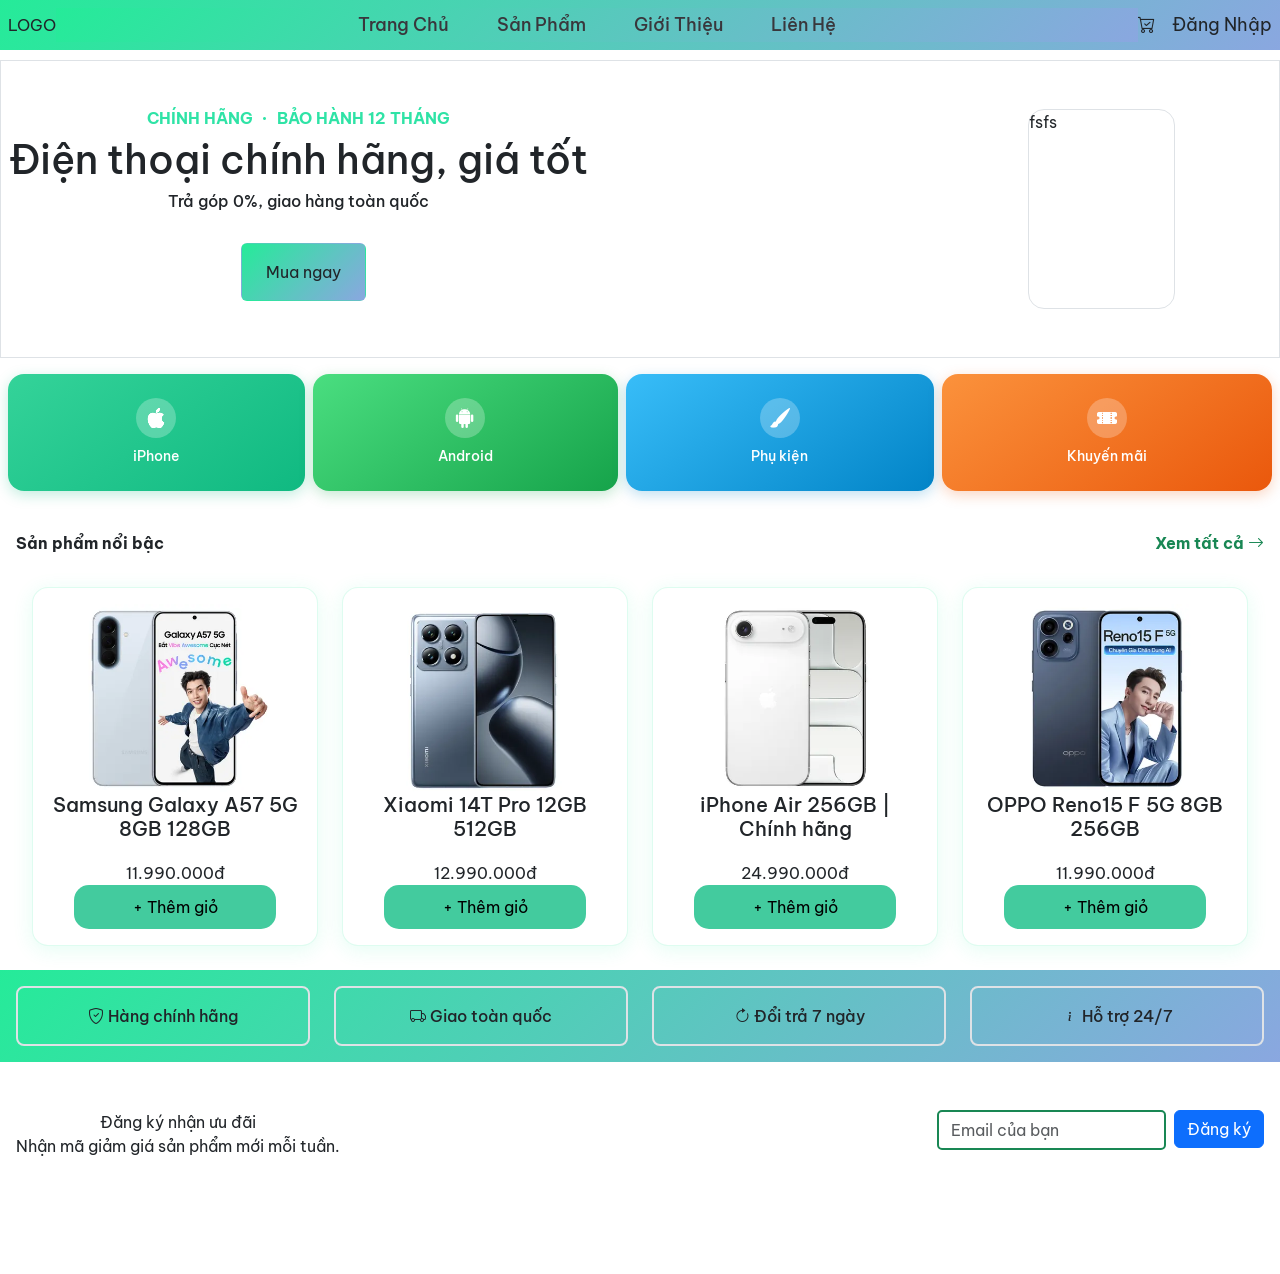
==== index.html @ 0a72e4e0 "feat:filter product" ====
<!DOCTYPE html>
<html lang="en">
<head>
    <meta charset="UTF-8">
    <meta name="viewport" content="width=device-width, initial-scale=1.0">
    <title>Trang Chủ</title>
    <!-- bootstrap -->
    <link rel="stylesheet" href="../lib/bootstrap-5.3.8-dist/css/bootstrap.min.css">
    <!-- root css -->
     <link rel="stylesheet" href="../public/css/root.css">
     <!-- home css -->
      <link rel="stylesheet" href="./src/TrangChu/trangchu.css">
     <!-- icon -->
      <link rel="stylesheet" href="../lib/bootstrap-icons-1.13.1/bootstrap-icons.min.css">
      <!-- js -->
       <script src="./lib/bootstrap-5.3.8-dist/js/bootstrap.min.js"></script>
</head>
<body class="bg-white">
   <div class="wrapper">
     <header id="header" class="d-flex justify-content-between align-items-center bg-primary-app px-2 py-2"></header>
    <main id="main" class="">
      <!-- Banner -->
      <div id="banner" class="py-5 px-2 borde border d-md-flex gap-5 justify-content-center justify-content-lg-between align-items-stretch">
        <div class="banner_left position-relative">
          <h6 class="text-center text-primary-app ex-bold">
          <span>CHÍNH HÃNG</span> 
          <span><i class="bi bi-dot"></i></span> 
          <span>BẢO HÀNH 12 THÁNG</span> 
          </h6>
          <h1 class="text-center">Điện thoại chính hãng, giá tốt</h1>
          <h6 class="text-center">Trả góp 0%, giao hàng toàn quốc</h6>
          <button class="btn bg-primary-app ms-40 mt-4 px-4 py-3"  tabindex="-1" class=" text-success ex-bold" onclick="{console.log(window.location.pathname = '/src/SanPham/sanpham.html')}" >Mua ngay</button>
        </div>
        <div class="banner-right  d-none  me-5 flex-grow-1 h-100 bottom-0 d-lg-flex justify-content-end ">
          <div class="contain_img border w-25   me-5 h-500 rounded-4 ">
            fsfs
          </div>
        </div>
      </div>

      <!-- Category -->
    <div id="category" class="py-2 my-2 d-flex px-2 gap-2">
  <div class="category_item flex-fill px-2 py-3 px-md-3 py-md-4 d-flex gap-2 flex-column justify-content-center align-items-center rounded-4 category-card card-iphone">
    <div class="category_icon d-flex justify-content-center align-items-center rounded-circle">
      <i class="bi bi-apple fs-5"></i>
    </div>
    <span class="small fw-medium">iPhone</span>
  </div>

  <div class="category_item flex-fill px-2 py-3 px-md-3 py-md-4 d-flex gap-2 flex-column justify-content-center align-items-center rounded-4 category-card card-android">
    <div class="category_icon d-flex justify-content-center align-items-center rounded-circle">
      <i class="bi bi-android2 fs-5"></i>
    </div>
    <span class="small fw-medium">Android</span>
  </div>

  <div class="category_item flex-fill px-2 py-3 px-md-3 py-md-4 d-flex gap-2 flex-column justify-content-center align-items-center rounded-4 category-card card-accessory">
    <div class="category_icon d-flex justify-content-center align-items-center rounded-circle">
      <i class="bi bi-brush-fill fs-5"></i>
    </div>
    <span class="small fw-medium">Phụ kiện</span>
  </div>

  <div class="category_item flex-fill px-2 py-3 px-md-3 py-md-4 d-flex gap-2 flex-column justify-content-center align-items-center rounded-4 category-card card-promo">
    <div class="category_icon d-flex justify-content-center align-items-center rounded-circle">
      <i class="bi bi-ticket-perforated-fill fs-5"></i>
    </div>
    <span class="small fw-medium">Khuyến mãi</span>
  </div>
    </div>

    <!-- Product -->
     <div id="product" class="px-3 py-4">
      <div class="product_intro d-flex align-items-center justify-content-between mb-3">
        <sapn class="ex-bold">Sản phẩm nổi bậc</sapn>
        <span tabindex="-1" class=" text-success ex-bold" onclick="{console.log(window.location.pathname = '/src/SanPham/sanpham.html')}">Xem tất cả <i class="bi bi-arrow-right"></i></span>
      </div>
      <div id="container_products" class="px-3">

      </div>
      <!-- Toast -->
       <div class="toast-container position-fixed top-0 end-0 p-3 ">
  <div id="cartToast" class="toast" role="alert" aria-live="assertive" aria-atomic="true">
    <div  id="toastHeader">
      <strong class="me-auto" id="from"></strong>
      <button type="button" class="btn-close" data-bs-dismiss="toast"></button>
    </div>
    <div class="toast-body" id="toastBody">
     
    </div>
  </div>
      </div>
     </div>

     <!-- About -->
      <div id="about" class="px-3 d-flex flex-column flex-lg-row gap-15 py-3 bold">
        <!-- <div class="d-none d-lg-block p-3">Vì sao chọn chúng tôi</div> -->
        <div class="row flex-grow-1 justify-content-end g-4 ">
          <div class=" col-6 col-lg-3">
            <section class="text-center border border-2 p-3 rounded-3">
              <i class="bi bi-shield-check"></i>
              Hàng chính hãng
            </section>
          </div>
          <div class=" col-6 col-lg-3">
            <section class="text-center border-2 border p-3 rounded-3">
              <i class="bi bi-truck"></i>
              Giao toàn quốc
            </section>
          </div>
       <div class=" col-6 col-lg-3">
            <section class="text-center border border-2 p-3 rounded-3">
              <i class="bi bi-arrow-clockwise"></i>
              Đổi trả 7 ngày
            </section>
          </div>
        <div class=" col-6 col-lg-3">
            <section class="text-center border border-2 p-3 rounded-3">
              <i class="bi bi-info"></i>
              Hỗ trợ 24/7
            </section>
          </div>
        </div>
      </div>

      <!-- Signup -->
       <div id="signup" class="px-3 mt-5 d-flex justify-content-between flex-column gap-2 flex-lg-row">
          <div class="text-center">
            <span>Đăng ký nhận ưu đãi</span>
            <p>Nhận mã giảm giá sản phẩm mới mỗi tuần.</p>
          </div>
          
            <div class="d-flex flex-column flex-lg-row align-items-start gap-2">
              <div class="d-flex flex-column flex-grow-1 w-100">
                <input 
                  type="email" 
                  name="box_email" 
                  id="box_email" 
                  class="form-control border-success border-2" 
                  required 
                  placeholder="Email của bạn"
                >
                <small id="email_error" class="text-danger mt-1"></small>
              </div>

              <button type="button" class="btn btn-primary text-nowrap" id="trigger">
                Đăng ký
              </button>
            </div>
       </div>
       <!-- Modal -->
        <div class="modal fade" id="notifyModal" tabindex="-1" aria-labelledby="exampleModalLabel">
      <div class="modal-dialog">
        <div class="modal-content">
          <div class="modal-header">
            <h1 class="modal-title fs-5" id="exampleModalLabel">Thông Báo</h1>
            <button type="button" class="btn-close" data-bs-dismiss="modal" aria-label="Close"></button>
          </div>
          <div class="modal-body">
            Tài khoản của bạn đang được xét duyệt nhận ưu đãi !
          </div>
          <div class="modal-footer">
            <button type="button" class="btn btn-secondary" data-bs-dismiss="modal">Đóng</button>
        </div>
  </div>
</div>
    </main>
     <div id="bottom-placeholder" class=""></div>
   </div>
</body>
<!-- Load header và mobile nav vao -->
<script src="./components/header/loadHeader.js" type="module"></script>
<script src="./components/bottom_mobile/loadBottomMobile.js"  type="module"></script>
<script src="./src/TrangChu/trangchu.js" type="module"></script>
</html>
---- public/css/root.css ----
/* Variable css */

:root {
  --gradient-primary: linear-gradient(135deg, #25eb99 0%, #8aa7e0 100%);
  --gradient-dark: linear-gradient(135deg, #1E3A8A 0%, #312E81 100%);
  --gradient-glow: linear-gradient(135deg, #3B82F6 0%, #6366F1 50%, #8B5CF6 100%);
  --text-primary:#2FE3A6;

}

/* Background Color */

.bg-primary-app{
    background: var(--gradient-primary);
    /* background-color: #30e3a6; */
}

/* Font -family */
@font-face {
    font-family: 'Be Vietnam Pro';
    src: url('../../lib/Be_Vietnam_Pro/BeVietnamPro-Regular.ttf') format('truetype');
    font-weight: 400;
    font-style: normal;
}

@font-face {
    font-family: 'Be Vietnam Pro';
    src: url('../../lib/Be_Vietnam_Pro/BeVietnamPro-Medium.ttf') format('truetype');
    font-weight: 500;
    font-style: normal;
}

@font-face {
    font-family: 'Be Vietnam Pro';
    src: url('../../lib/Be_Vietnam_Pro/BeVietnamPro-Bold.ttf') format('truetype');
    font-weight: 700;
    font-style: normal;
}
/* ---Generic--- */
body {
    font-family: "Be Vietnam Pro", sans-serif;
}

a{
    text-decoration: none !important;
    color: inherit;
}
ul{
    padding: 0;
    margin: 0;
}
li{
    list-style: none;
}

#header{
    position: fixed;
    top: 0;
    left: 0;
    right: 0;
    z-index: 100;
}
#main{
    margin-top: 60px;
}

#bottom-placeholder{
    margin-top: 100px;
}
/* Tranfrom */
.translate-full-x { 
    transform: translateX(-100vw);
 }

.translate-0-x{
    transform: translateX(0);
}

/* Cursor */
.cursor-pointer{
    cursor: pointer;
}

/* -----wrapper-------- */
.wrapper{
    /* padding-left: 12px;
    padding-right: 12px; */
    /* padding-top: 4px; */
}

/* Transition */
.transition{
    transition: all 0.3s ease-in-out;
}

/* Overlay */
.overlay {
    position: fixed;
    inset: 0;
    z-index: 99;
    background: rgba(13, 20, 27, 0.6);
}

/* Z-index */
.z-100{
    z-index: 100;
}

.z-99{
    z-index: 99;
}
/* --------------Font size mobile ----------*/
.fs-sm{
    font-size: 2rem;
}

.fs-esm{
    font-size: 0.8rem;
  }

/* ---Text Color--- */
.text-primary-app{
    color: var(--text-primary);
}
.text-gray{
    color: #39373c;
}
  /* text-color */
  .text-md-blue{
    color: blue !important;
  }


/* Font weight */
.bold{
    font-weight: 500;
}
.ex-bold{
    font-weight: 700;
}

/* ---Position---- */
.top-80{
    top: 80%;
}


/* Padding */
.py-6{
    padding-top: 24px;
    padding-bottom: 24px;
}
/* Margin */
.ms-40{
    margin-left: 40%;
}


/* Sizing */
.h-500{
    height: 200px;
}

/*  */
 /* bg-color */
  .bg-md-transparent{
    background-color: unset !important;
  }

  .bg-gray{
    background-color: rgba(118, 116, 116, 0.83) !important;
  }

  .bg-green{
    background-color: rgb(109, 219, 164) !important;
  }


  /*Flex  */
  .gap-15{
    gap: 60px;
  }
/* -------Responsive------------- */

@media (min-width:650px){
    .fs-mid{
    font-size: 1.0rem;
    }

    .flex-mid-col{
        flex-direction: column;
    }
    .d-mid-none{
        display: none !important;
    }

}


@media (min-width: 768px) {
  .position-md-static {
    position: static !important;
  }

  .position-md-fixed {
    position: fixed !important;
  }

  .position-md-relative{
        position: relative !important;
    }

    /* translate */
  .translateX-md-0{
    transform: translateX(0) !important;
  }

  .w-md-100{
    width: 100% !important;
  }

 
  /* -----Wrapper */
  .wrapper{
    /* padding-left: 20px;
    padding-right: 20px; */
    /* padding-top:8px; */

  }
  /* Font size > mobile */
  .fs-md{
    font-size: 1.1rem;
  }
  
  
}



@media (min-width: 992px) {
  .position-lg-fixed {
    position: fixed !important;
  }
}
---- src/TrangChu/trangchu.css ----
.category-card {
  cursor: pointer;
  color: #fff;
  box-shadow: 0 4px 14px rgba(0, 0, 0, 0.12);
  transition: transform 0.2s ease, box-shadow 0.2s ease;
}

.category-card:hover {
  transform: translateY(-4px);
}

.category-card i,
.category-card span {
  color: #fff;
}

.category_icon {
  width: 40px;
  height: 40px;
  flex-shrink: 0;
  background: rgba(255, 255, 255, 0.25);
}

/* Mỗi category một tông màu riêng để dễ phân biệt */
.card-iphone {
  background: linear-gradient(145deg, #34d399, #10b981);
  box-shadow: 0 4px 14px rgba(16, 185, 129, 0.25);
}
.card-iphone:hover { box-shadow: 0 8px 20px rgba(16, 185, 129, 0.35); }

.card-android {
  background: linear-gradient(145deg, #4ade80, #16a34a);
  box-shadow: 0 4px 14px rgba(22, 163, 74, 0.25);
}
.card-android:hover { box-shadow: 0 8px 20px rgba(22, 163, 74, 0.35); }

.card-accessory {
  background: linear-gradient(145deg, #38bdf8, #0284c7);
  box-shadow: 0 4px 14px rgba(2, 132, 199, 0.25);
}
.card-accessory:hover { box-shadow: 0 8px 20px rgba(2, 132, 199, 0.35); }

.card-promo {
  background: linear-gradient(145deg, #fb923c, #ea580c);
  box-shadow: 0 4px 14px rgba(234, 88, 12, 0.25);
}
.card-promo:hover { box-shadow: 0 8px 20px rgba(234, 88, 12, 0.35); }

/*  */
.product_card {
  background: #ffffff;
  border-radius: 16px;
  padding: 16px;
  box-shadow: 0 4px 20px rgba(37, 235, 153, 0.12);
  border: 1px solid rgba(37, 235, 153, 0.15);
  transition: transform 0.25s ease, box-shadow 0.25s ease;
}

.product_card:hover {
  transform: translateY(-4px);
  box-shadow: 0 10px 58px rgba(8, 60, 142, 0.2);
  border-color: transparent;
}
.product_card:hover{
  transform: scale(1.03);
  box-shadow: 0 8px 28px rgba(59, 130, 246, 0.2);
  border-color: transparent;
}

.product_card + .product_card{
  margin-top: 10px;
}

.product-title{
  min-height: 60px;
}
.buy_btn{
  width: 80%;
  padding: 10px;
  border: none;
  border-radius: 15px;
  outline: none;
  background: #43cb9e;
}

.containDesc{
  text-align: center;
}

#about{
  background: var(--gradient-primary);
}

#box_email{
  border-radius: 5px;
  outline: none;
}
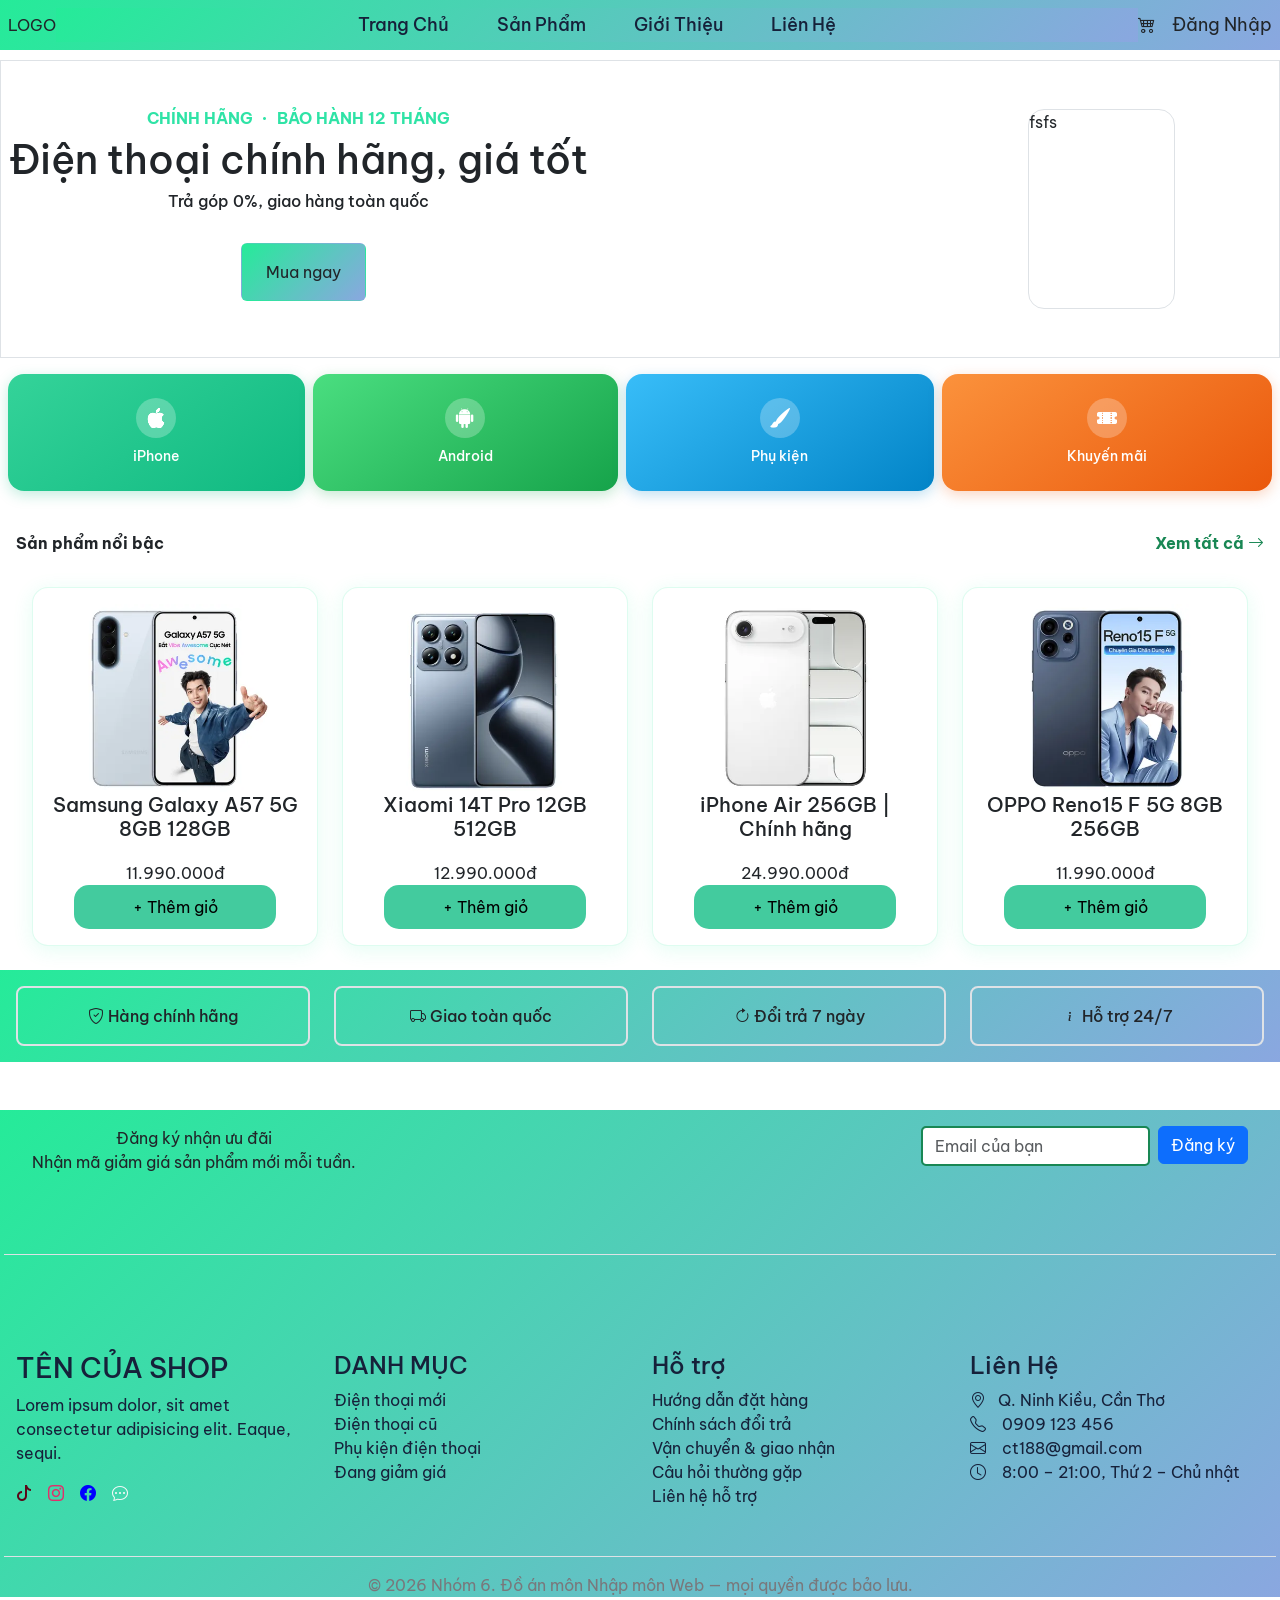
==== commit cfd3b8ef: "feat: footer" ====
--- a/index.html
+++ b/index.html
@@ -123,31 +123,6 @@
         </div>
       </div>
 
-      <!-- Signup -->
-       <div id="signup" class="px-3 mt-5 d-flex justify-content-between flex-column gap-2 flex-lg-row">
-          <div class="text-center">
-            <span>Đăng ký nhận ưu đãi</span>
-            <p>Nhận mã giảm giá sản phẩm mới mỗi tuần.</p>
-          </div>
-          
-            <div class="d-flex flex-column flex-lg-row align-items-start gap-2">
-              <div class="d-flex flex-column flex-grow-1 w-100">
-                <input 
-                  type="email" 
-                  name="box_email" 
-                  id="box_email" 
-                  class="form-control border-success border-2" 
-                  required 
-                  placeholder="Email của bạn"
-                >
-                <small id="email_error" class="text-danger mt-1"></small>
-              </div>
-
-              <button type="button" class="btn btn-primary text-nowrap" id="trigger">
-                Đăng ký
-              </button>
-            </div>
-       </div>
        <!-- Modal -->
         <div class="modal fade" id="notifyModal" tabindex="-1" aria-labelledby="exampleModalLabel">
       <div class="modal-dialog">
@@ -165,11 +140,13 @@
   </div>
 </div>
     </main>
+    <footer id="footer" class="px-3"></footer>
      <div id="bottom-placeholder" class=""></div>
    </div>
 </body>
 <!-- Load header và mobile nav vao -->
 <script src="./components/header/loadHeader.js" type="module"></script>
+<script src="../../components/footer/loadFooter.js" type="module"></script>
 <script src="./components/bottom_mobile/loadBottomMobile.js"  type="module"></script>
 <script src="./src/TrangChu/trangchu.js" type="module"></script>
 </html>
--- a/public/css/root.css
+++ b/public/css/root.css
@@ -5,7 +5,7 @@
   --gradient-dark: linear-gradient(135deg, #1E3A8A 0%, #312E81 100%);
   --gradient-glow: linear-gradient(135deg, #3B82F6 0%, #6366F1 50%, #8B5CF6 100%);
   --text-primary:#2FE3A6;
-
+  --text-on-gradient: #16213a;
 }
 
 /* Background Color */
@@ -64,8 +64,12 @@
     margin-top: 60px;
 }
 
+footer{
+  margin: 5px 0;
+  background: var(--gradient-primary);
+}
 #bottom-placeholder{
-    margin-top: 100px;
+    margin-top: 60px;
 }
 /* Tranfrom */
 .translate-full-x { 
@@ -123,13 +127,22 @@
     color: var(--text-primary);
 }
 .text-gray{
-    color: #39373c;
+    color: #79787c;
 }
   /* text-color */
-  .text-md-blue{
+  .text-blue{
     color: blue !important;
   }
-
+  .text-insta{
+    color: #E1306C;   
+  }
+  .text-tik{
+    color: #5c0718; 
+  }
+
+  .text-navy{
+    color: var(--text-on-gradient) !important;
+  }
 
 /* Font weight */
 .bold{
@@ -180,6 +193,45 @@
   .gap-15{
     gap: 60px;
   }
+
+
+
+/* -------Product------  */
+.product_card {
+  background: #ffffff;
+  border-radius: 16px;
+  padding: 16px;
+  box-shadow: 0 4px 20px rgba(37, 235, 153, 0.12);
+  border: 1px solid rgba(37, 235, 153, 0.15);
+  transition: transform 0.25s ease, box-shadow 0.25s ease;
+}
+
+.product_card:hover {
+  transform: translateY(-4px);
+  box-shadow: 0 10px 58px rgba(8, 60, 142, 0.2);
+  border-color: transparent;
+}
+.product_card:hover{
+  transform: scale(1.03);
+  box-shadow: 0 8px 28px rgba(59, 130, 246, 0.2);
+  border-color: transparent;
+}
+
+.product_card + .product_card{
+  margin-top: 10px;
+}
+
+.product-title{
+  min-height: 60px;
+}
+.buy_btn{
+  width: 80%;
+  padding: 10px;
+  border: none;
+  border-radius: 15px;
+  outline: none;
+  background: #43cb9e;
+}
 /* -------Responsive------------- */
 
 @media (min-width:650px){
@@ -222,16 +274,16 @@
  
   /* -----Wrapper */
   .wrapper{
-    /* padding-left: 20px;
-    padding-right: 20px; */
-    /* padding-top:8px; */
+    /* padding: 10px 15px; */
 
   }
   /* Font size > mobile */
   .fs-md{
     font-size: 1.1rem;
   }
-  
+    #bottom-placeholder{
+    margin: 0;
+  }
   
 }
 
@@ -241,4 +293,5 @@
   .position-lg-fixed {
     position: fixed !important;
   }
+
 }
--- a/src/TrangChu/trangchu.css
+++ b/src/TrangChu/trangchu.css
@@ -47,41 +47,7 @@
 .card-promo:hover { box-shadow: 0 8px 20px rgba(234, 88, 12, 0.35); }
 
 /*  */
-.product_card {
-  background: #ffffff;
-  border-radius: 16px;
-  padding: 16px;
-  box-shadow: 0 4px 20px rgba(37, 235, 153, 0.12);
-  border: 1px solid rgba(37, 235, 153, 0.15);
-  transition: transform 0.25s ease, box-shadow 0.25s ease;
-}
 
-.product_card:hover {
-  transform: translateY(-4px);
-  box-shadow: 0 10px 58px rgba(8, 60, 142, 0.2);
-  border-color: transparent;
-}
-.product_card:hover{
-  transform: scale(1.03);
-  box-shadow: 0 8px 28px rgba(59, 130, 246, 0.2);
-  border-color: transparent;
-}
-
-.product_card + .product_card{
-  margin-top: 10px;
-}
-
-.product-title{
-  min-height: 60px;
-}
-.buy_btn{
-  width: 80%;
-  padding: 10px;
-  border: none;
-  border-radius: 15px;
-  outline: none;
-  background: #43cb9e;
-}
 
 .containDesc{
   text-align: center;
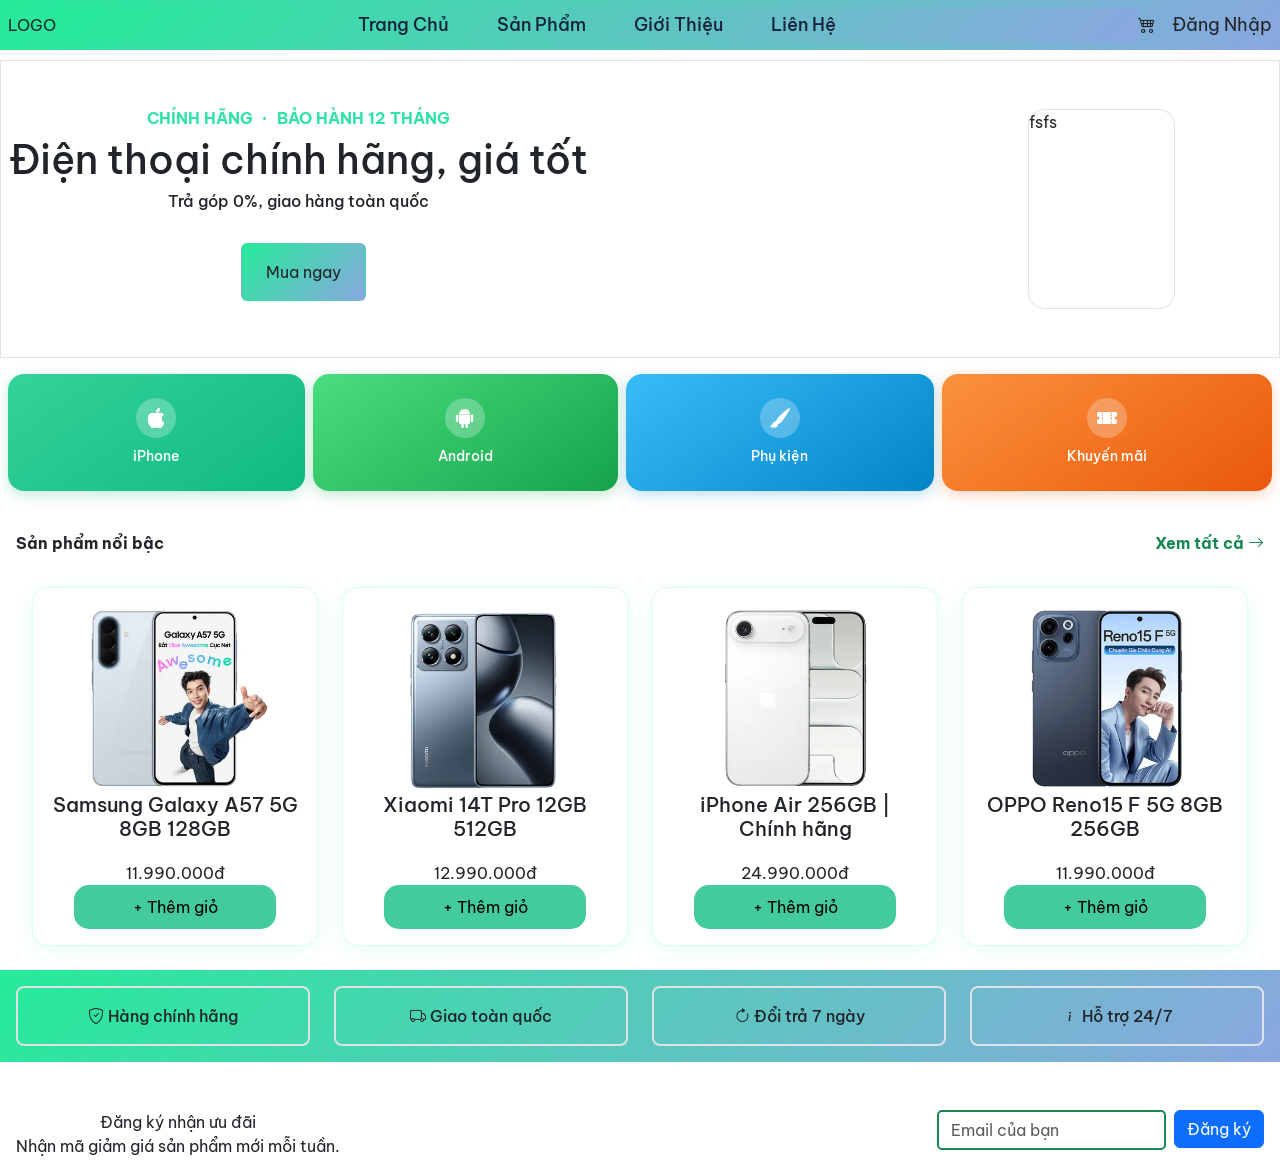
==== commit eed6a415: ".." ====
--- a/index.html
+++ b/index.html
@@ -3,7 +3,7 @@
 <head>
     <meta charset="UTF-8">
     <meta name="viewport" content="width=device-width, initial-scale=1.0">
-    <title>Trang Chủ</title>
+    <title>Document</title>
     <!-- bootstrap -->
     <link rel="stylesheet" href="../lib/bootstrap-5.3.8-dist/css/bootstrap.min.css">
     <!-- root css -->
@@ -12,20 +12,22 @@
       <link rel="stylesheet" href="./src/TrangChu/trangchu.css">
      <!-- icon -->
       <link rel="stylesheet" href="../lib/bootstrap-icons-1.13.1/bootstrap-icons.min.css">
-      <!-- js -->
+      <!-- json -->
        <script src="./lib/bootstrap-5.3.8-dist/js/bootstrap.min.js"></script>
 </head>
 <body class="bg-white">
+ 
    <div class="wrapper">
      <header id="header" class="d-flex justify-content-between align-items-center bg-primary-app px-2 py-2"></header>
     <main id="main" class="">
-      <!-- Banner -->
+      <!-- Banner --> 
       <div id="banner" class="py-5 px-2 borde border d-md-flex gap-5 justify-content-center justify-content-lg-between align-items-stretch">
         <div class="banner_left position-relative">
           <h6 class="text-center text-primary-app ex-bold">
           <span>CHÍNH HÃNG</span> 
           <span><i class="bi bi-dot"></i></span> 
           <span>BẢO HÀNH 12 THÁNG</span> 
+
           </h6>
           <h1 class="text-center">Điện thoại chính hãng, giá tốt</h1>
           <h6 class="text-center">Trả góp 0%, giao hàng toàn quốc</h6>
@@ -89,7 +91,7 @@
      
     </div>
   </div>
-      </div>
+</div>
      </div>
 
      <!-- About -->
@@ -123,6 +125,31 @@
         </div>
       </div>
 
+      <!-- Signup -->
+       <div id="signup" class="px-3 mt-5 d-flex justify-content-between flex-column gap-2 flex-lg-row">
+          <div class="text-center">
+            <span>Đăng ký nhận ưu đãi</span>
+            <p>Nhận mã giảm giá sản phẩm mới mỗi tuần.</p>
+          </div>
+          
+            <div class="d-flex flex-column flex-lg-row align-items-start gap-2">
+              <div class="d-flex flex-column flex-grow-1 w-100">
+                <input 
+                  type="email" 
+                  name="box_email" 
+                  id="box_email" 
+                  class="form-control border-success border-2" 
+                  required 
+                  placeholder="Email của bạn"
+                >
+                <small id="email_error" class="text-danger mt-1"></small>
+              </div>
+
+              <button type="button" class="btn btn-primary text-nowrap" id="trigger">
+                Đăng ký
+              </button>
+            </div>
+       </div>
        <!-- Modal -->
         <div class="modal fade" id="notifyModal" tabindex="-1" aria-labelledby="exampleModalLabel">
       <div class="modal-dialog">
@@ -140,13 +167,11 @@
   </div>
 </div>
     </main>
-    <footer id="footer" class="px-3"></footer>
      <div id="bottom-placeholder" class=""></div>
    </div>
 </body>
 <!-- Load header và mobile nav vao -->
 <script src="./components/header/loadHeader.js" type="module"></script>
-<script src="../../components/footer/loadFooter.js" type="module"></script>
 <script src="./components/bottom_mobile/loadBottomMobile.js"  type="module"></script>
 <script src="./src/TrangChu/trangchu.js" type="module"></script>
 </html>
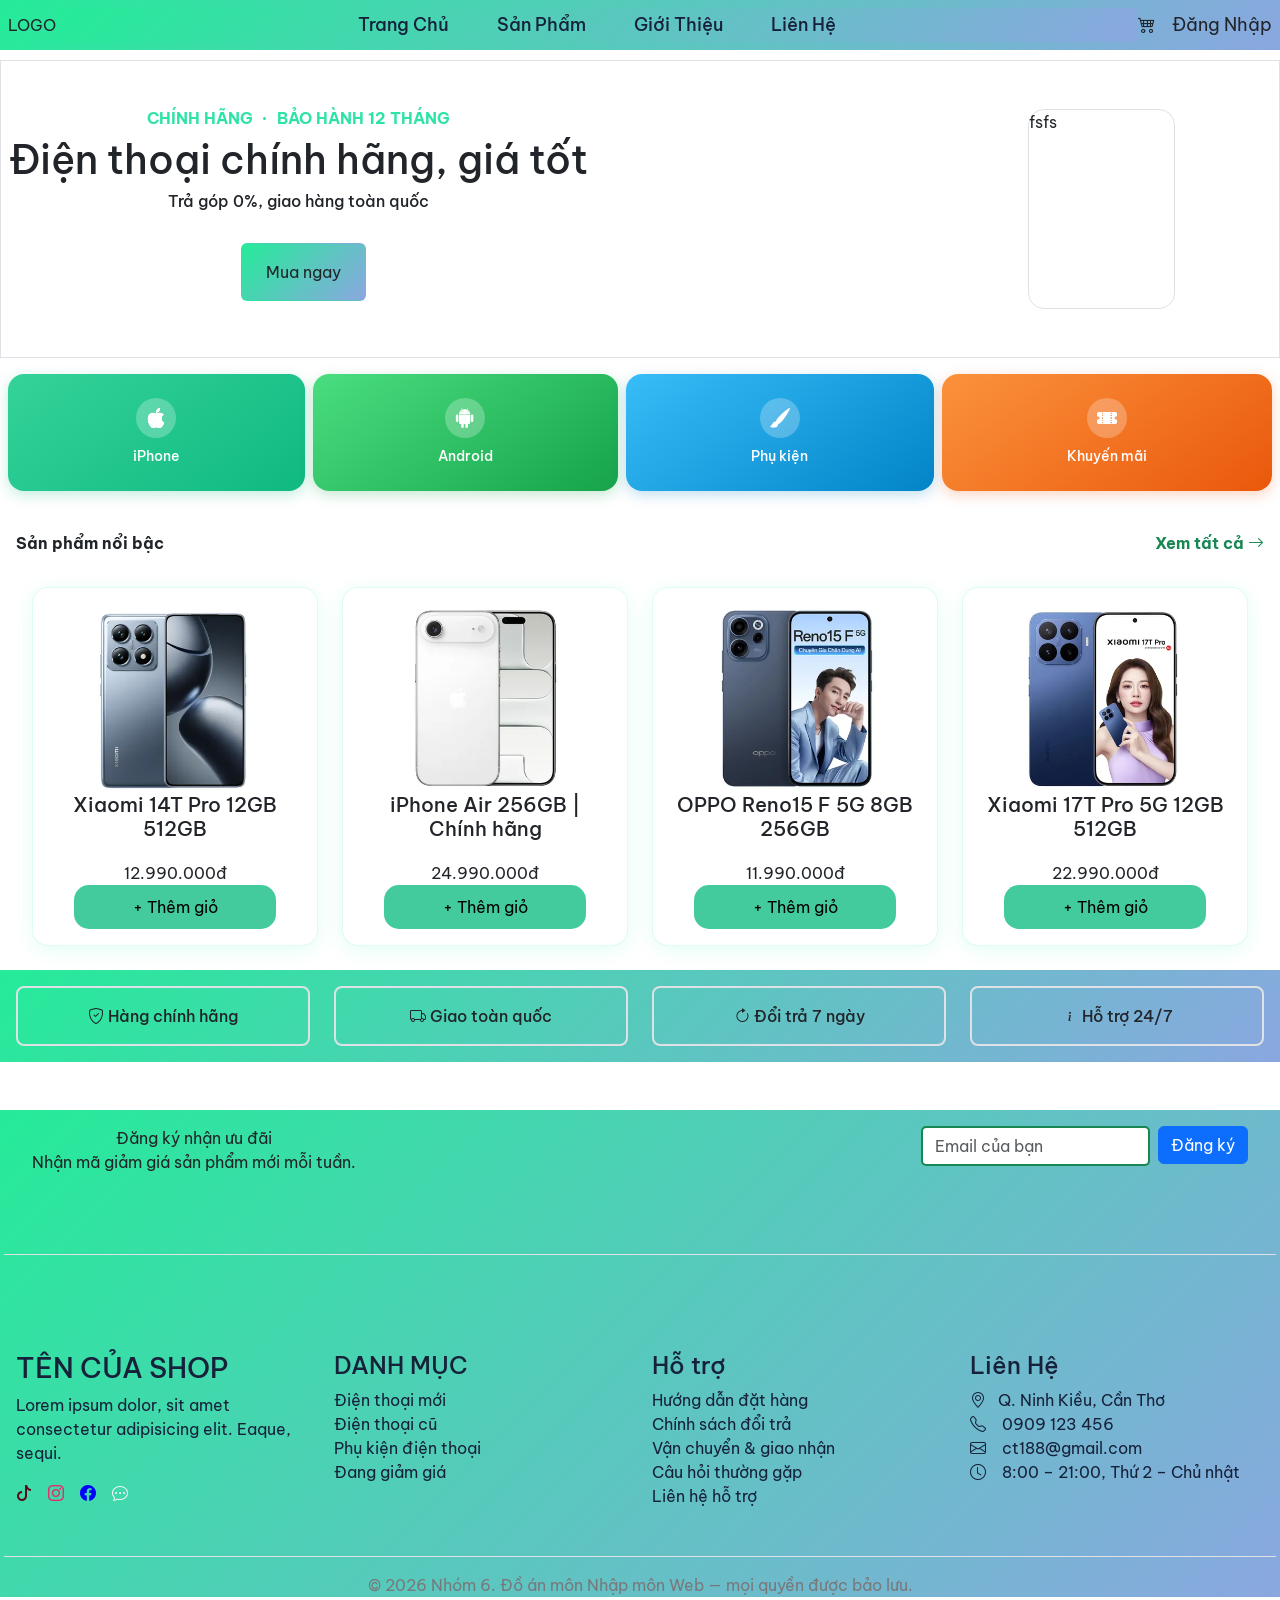
==== commit 6643ba5b: "Merge branch 'master' of https://github.com/LyThaiBao/Mobile_Shop into ThienAn" ====
--- a/index.html
+++ b/index.html
@@ -3,7 +3,7 @@
 <head>
     <meta charset="UTF-8">
     <meta name="viewport" content="width=device-width, initial-scale=1.0">
-    <title>Document</title>
+    <title>Trang Chủ</title>
     <!-- bootstrap -->
     <link rel="stylesheet" href="../lib/bootstrap-5.3.8-dist/css/bootstrap.min.css">
     <!-- root css -->
@@ -12,22 +12,20 @@
       <link rel="stylesheet" href="./src/TrangChu/trangchu.css">
      <!-- icon -->
       <link rel="stylesheet" href="../lib/bootstrap-icons-1.13.1/bootstrap-icons.min.css">
-      <!-- json -->
+      <!-- js -->
        <script src="./lib/bootstrap-5.3.8-dist/js/bootstrap.min.js"></script>
 </head>
 <body class="bg-white">
- 
    <div class="wrapper">
      <header id="header" class="d-flex justify-content-between align-items-center bg-primary-app px-2 py-2"></header>
     <main id="main" class="">
-      <!-- Banner --> 
+      <!-- Banner -->
       <div id="banner" class="py-5 px-2 borde border d-md-flex gap-5 justify-content-center justify-content-lg-between align-items-stretch">
         <div class="banner_left position-relative">
           <h6 class="text-center text-primary-app ex-bold">
           <span>CHÍNH HÃNG</span> 
           <span><i class="bi bi-dot"></i></span> 
           <span>BẢO HÀNH 12 THÁNG</span> 
-
           </h6>
           <h1 class="text-center">Điện thoại chính hãng, giá tốt</h1>
           <h6 class="text-center">Trả góp 0%, giao hàng toàn quốc</h6>
@@ -42,56 +40,54 @@
 
       <!-- Category -->
     <div id="category" class="py-2 my-2 d-flex px-2 gap-2">
-  <div class="category_item flex-fill px-2 py-3 px-md-3 py-md-4 d-flex gap-2 flex-column justify-content-center align-items-center rounded-4 category-card card-iphone">
-    <div class="category_icon d-flex justify-content-center align-items-center rounded-circle">
-      <i class="bi bi-apple fs-5"></i>
+    <div class="category_item flex-fill px-2 py-3 px-md-3 py-md-4 d-flex gap-2 flex-column justify-content-center align-items-center rounded-4 category-card card-iphone">
+      <div class="category_icon d-flex justify-content-center align-items-center rounded-circle">
+        <i class="bi bi-apple fs-5"></i>
+      </div>
+      <span class="small fw-medium">iPhone</span>
     </div>
-    <span class="small fw-medium">iPhone</span>
-  </div>
 
-  <div class="category_item flex-fill px-2 py-3 px-md-3 py-md-4 d-flex gap-2 flex-column justify-content-center align-items-center rounded-4 category-card card-android">
-    <div class="category_icon d-flex justify-content-center align-items-center rounded-circle">
-      <i class="bi bi-android2 fs-5"></i>
+    <div class="category_item flex-fill px-2 py-3 px-md-3 py-md-4 d-flex gap-2 flex-column justify-content-center align-items-center rounded-4 category-card card-android">
+      <div class="category_icon d-flex justify-content-center align-items-center rounded-circle">
+        <i class="bi bi-android2 fs-5"></i>
+      </div>
+      <span class="small fw-medium">Android</span>
     </div>
-    <span class="small fw-medium">Android</span>
-  </div>
 
-  <div class="category_item flex-fill px-2 py-3 px-md-3 py-md-4 d-flex gap-2 flex-column justify-content-center align-items-center rounded-4 category-card card-accessory">
-    <div class="category_icon d-flex justify-content-center align-items-center rounded-circle">
-      <i class="bi bi-brush-fill fs-5"></i>
+    <div class="category_item flex-fill px-2 py-3 px-md-3 py-md-4 d-flex gap-2 flex-column justify-content-center align-items-center rounded-4 category-card card-accessory">
+      <div class="category_icon d-flex justify-content-center align-items-center rounded-circle">
+        <i class="bi bi-brush-fill fs-5"></i>
+      </div>
+      <span class="small fw-medium">Phụ kiện</span>
     </div>
-    <span class="small fw-medium">Phụ kiện</span>
-  </div>
 
-  <div class="category_item flex-fill px-2 py-3 px-md-3 py-md-4 d-flex gap-2 flex-column justify-content-center align-items-center rounded-4 category-card card-promo">
-    <div class="category_icon d-flex justify-content-center align-items-center rounded-circle">
-      <i class="bi bi-ticket-perforated-fill fs-5"></i>
+    <div class="category_item flex-fill px-2 py-3 px-md-3 py-md-4 d-flex gap-2 flex-column justify-content-center align-items-center rounded-4 category-card card-promo">
+      <div class="category_icon d-flex justify-content-center align-items-center rounded-circle">
+        <i class="bi bi-ticket-perforated-fill fs-5"></i>
+      </div>
+      <span class="small fw-medium">Khuyến mãi</span>
     </div>
-    <span class="small fw-medium">Khuyến mãi</span>
-  </div>
     </div>
 
     <!-- Product -->
      <div id="product" class="px-3 py-4">
-      <div class="product_intro d-flex align-items-center justify-content-between mb-3">
-        <sapn class="ex-bold">Sản phẩm nổi bậc</sapn>
-        <span tabindex="-1" class=" text-success ex-bold" onclick="{console.log(window.location.pathname = '/src/SanPham/sanpham.html')}">Xem tất cả <i class="bi bi-arrow-right"></i></span>
+        <div class="product_intro d-flex align-items-center justify-content-between mb-3">
+          <sapn class="ex-bold">Sản phẩm nổi bậc</sapn>
+          <span tabindex="-1" class=" text-success ex-bold" onclick="{console.log(window.location.pathname = '/src/SanPham/sanpham.html')}">Xem tất cả <i class="bi bi-arrow-right"></i></span>
+        </div>
+        <div id="container_products" class="px-3"></div>
+        <!-- Toast -->
+          <div class="toast-container position-fixed top-0 end-0 p-3 ">
+          <div id="cartToast" class="toast" role="alert" aria-live="assertive" aria-atomic="true">
+          <div  id="toastHeader">
+          <strong class="me-auto" id="from"></strong>
+          <button type="button" class="btn-close" data-bs-dismiss="toast"></button>
+        </div>
+        <div class="toast-body" id="toastBody">
+        
+        </div>
       </div>
-      <div id="container_products" class="px-3">
-
-      </div>
-      <!-- Toast -->
-       <div class="toast-container position-fixed top-0 end-0 p-3 ">
-  <div id="cartToast" class="toast" role="alert" aria-live="assertive" aria-atomic="true">
-    <div  id="toastHeader">
-      <strong class="me-auto" id="from"></strong>
-      <button type="button" class="btn-close" data-bs-dismiss="toast"></button>
-    </div>
-    <div class="toast-body" id="toastBody">
-     
-    </div>
-  </div>
-</div>
+          </div>
      </div>
 
      <!-- About -->
@@ -124,54 +120,15 @@
           </div>
         </div>
       </div>
-
-      <!-- Signup -->
-       <div id="signup" class="px-3 mt-5 d-flex justify-content-between flex-column gap-2 flex-lg-row">
-          <div class="text-center">
-            <span>Đăng ký nhận ưu đãi</span>
-            <p>Nhận mã giảm giá sản phẩm mới mỗi tuần.</p>
-          </div>
-          
-            <div class="d-flex flex-column flex-lg-row align-items-start gap-2">
-              <div class="d-flex flex-column flex-grow-1 w-100">
-                <input 
-                  type="email" 
-                  name="box_email" 
-                  id="box_email" 
-                  class="form-control border-success border-2" 
-                  required 
-                  placeholder="Email của bạn"
-                >
-                <small id="email_error" class="text-danger mt-1"></small>
-              </div>
-
-              <button type="button" class="btn btn-primary text-nowrap" id="trigger">
-                Đăng ký
-              </button>
-            </div>
-       </div>
-       <!-- Modal -->
-        <div class="modal fade" id="notifyModal" tabindex="-1" aria-labelledby="exampleModalLabel">
-      <div class="modal-dialog">
-        <div class="modal-content">
-          <div class="modal-header">
-            <h1 class="modal-title fs-5" id="exampleModalLabel">Thông Báo</h1>
-            <button type="button" class="btn-close" data-bs-dismiss="modal" aria-label="Close"></button>
-          </div>
-          <div class="modal-body">
-            Tài khoản của bạn đang được xét duyệt nhận ưu đãi !
-          </div>
-          <div class="modal-footer">
-            <button type="button" class="btn btn-secondary" data-bs-dismiss="modal">Đóng</button>
-        </div>
+    </main>
   </div>
-</div>
-    </main>
+    <footer id="footer" class="px-3"></footer>
      <div id="bottom-placeholder" class=""></div>
    </div>
 </body>
 <!-- Load header và mobile nav vao -->
 <script src="./components/header/loadHeader.js" type="module"></script>
+<script src="../../components/footer/loadFooter.js" type="module"></script>
 <script src="./components/bottom_mobile/loadBottomMobile.js"  type="module"></script>
 <script src="./src/TrangChu/trangchu.js" type="module"></script>
 </html>
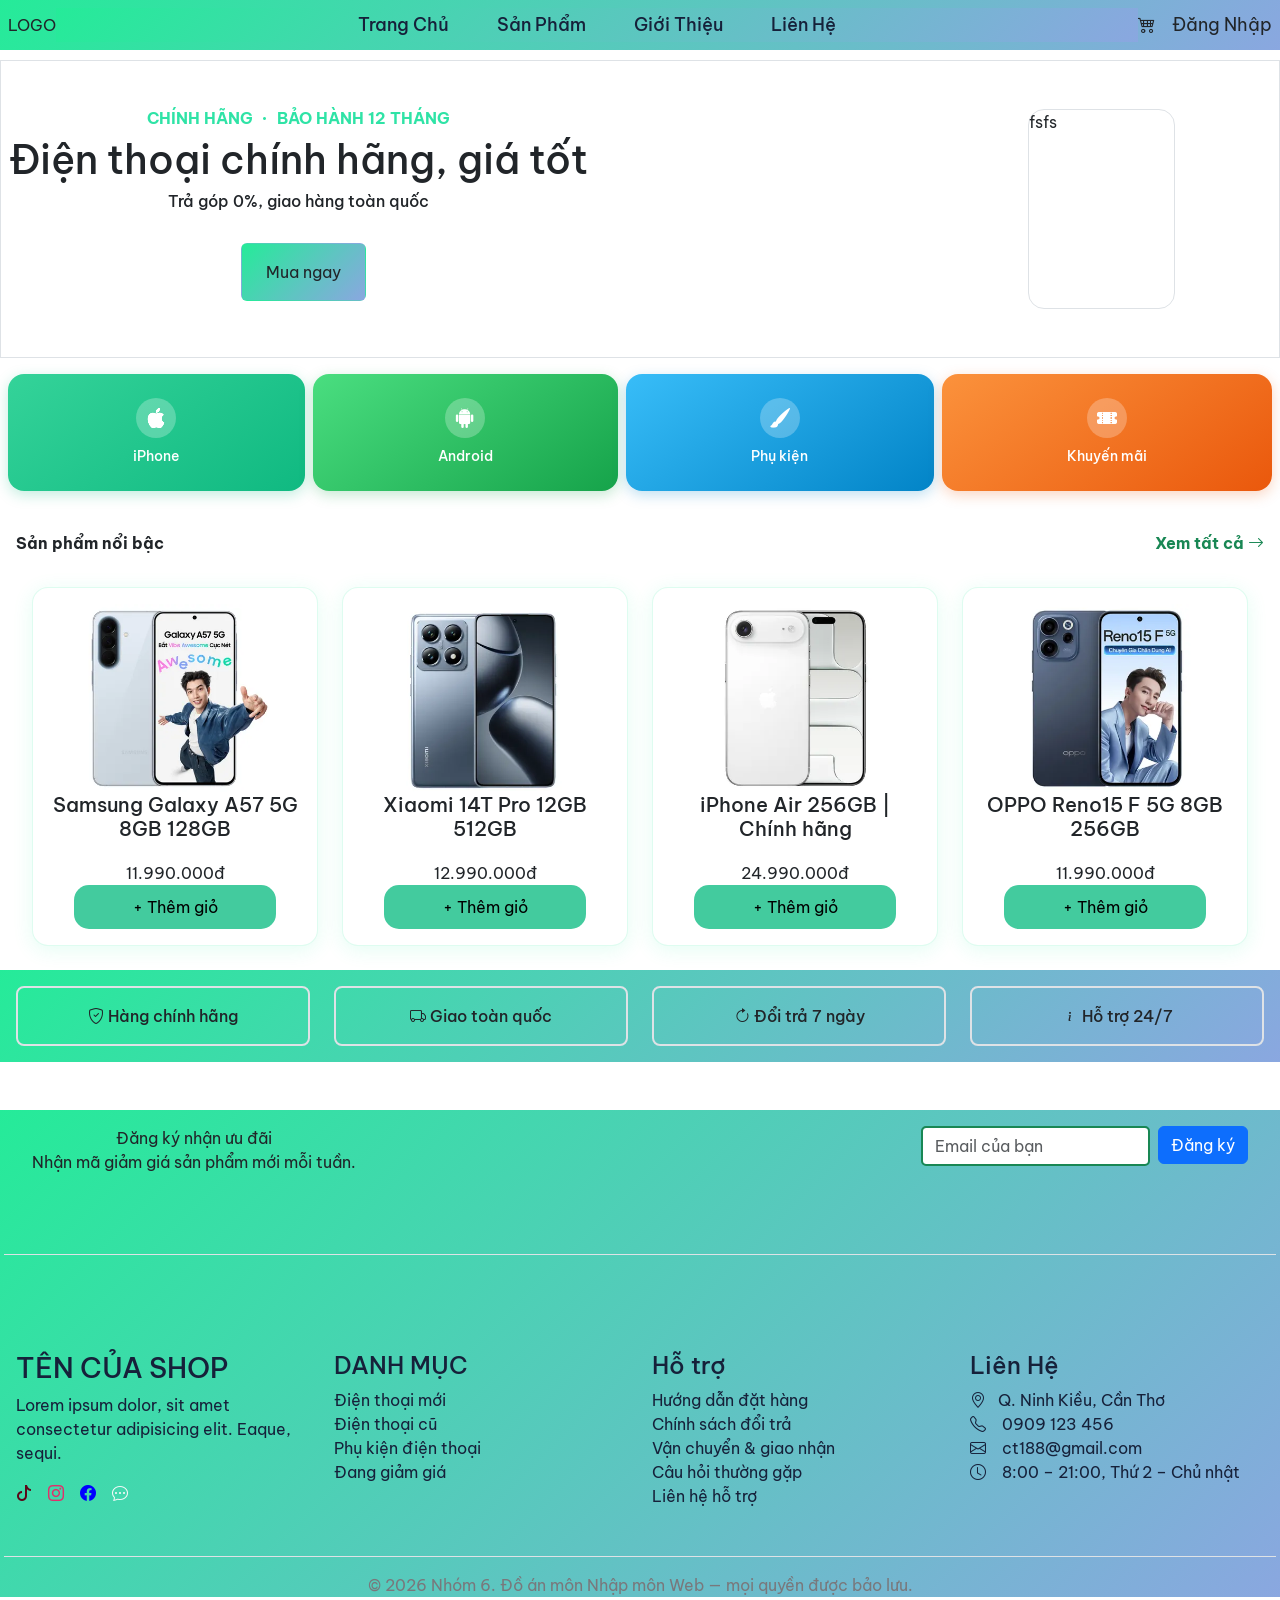
==== commit 57e32d20: ".." ====
--- a/index.html
+++ b/index.html
@@ -16,16 +16,18 @@
        <script src="./lib/bootstrap-5.3.8-dist/js/bootstrap.min.js"></script>
 </head>
 <body class="bg-white">
+ 
    <div class="wrapper">
      <header id="header" class="d-flex justify-content-between align-items-center bg-primary-app px-2 py-2"></header>
     <main id="main" class="">
-      <!-- Banner -->
+      <!-- Banner --> 
       <div id="banner" class="py-5 px-2 borde border d-md-flex gap-5 justify-content-center justify-content-lg-between align-items-stretch">
         <div class="banner_left position-relative">
           <h6 class="text-center text-primary-app ex-bold">
           <span>CHÍNH HÃNG</span> 
           <span><i class="bi bi-dot"></i></span> 
           <span>BẢO HÀNH 12 THÁNG</span> 
+
           </h6>
           <h1 class="text-center">Điện thoại chính hãng, giá tốt</h1>
           <h6 class="text-center">Trả góp 0%, giao hàng toàn quốc</h6>
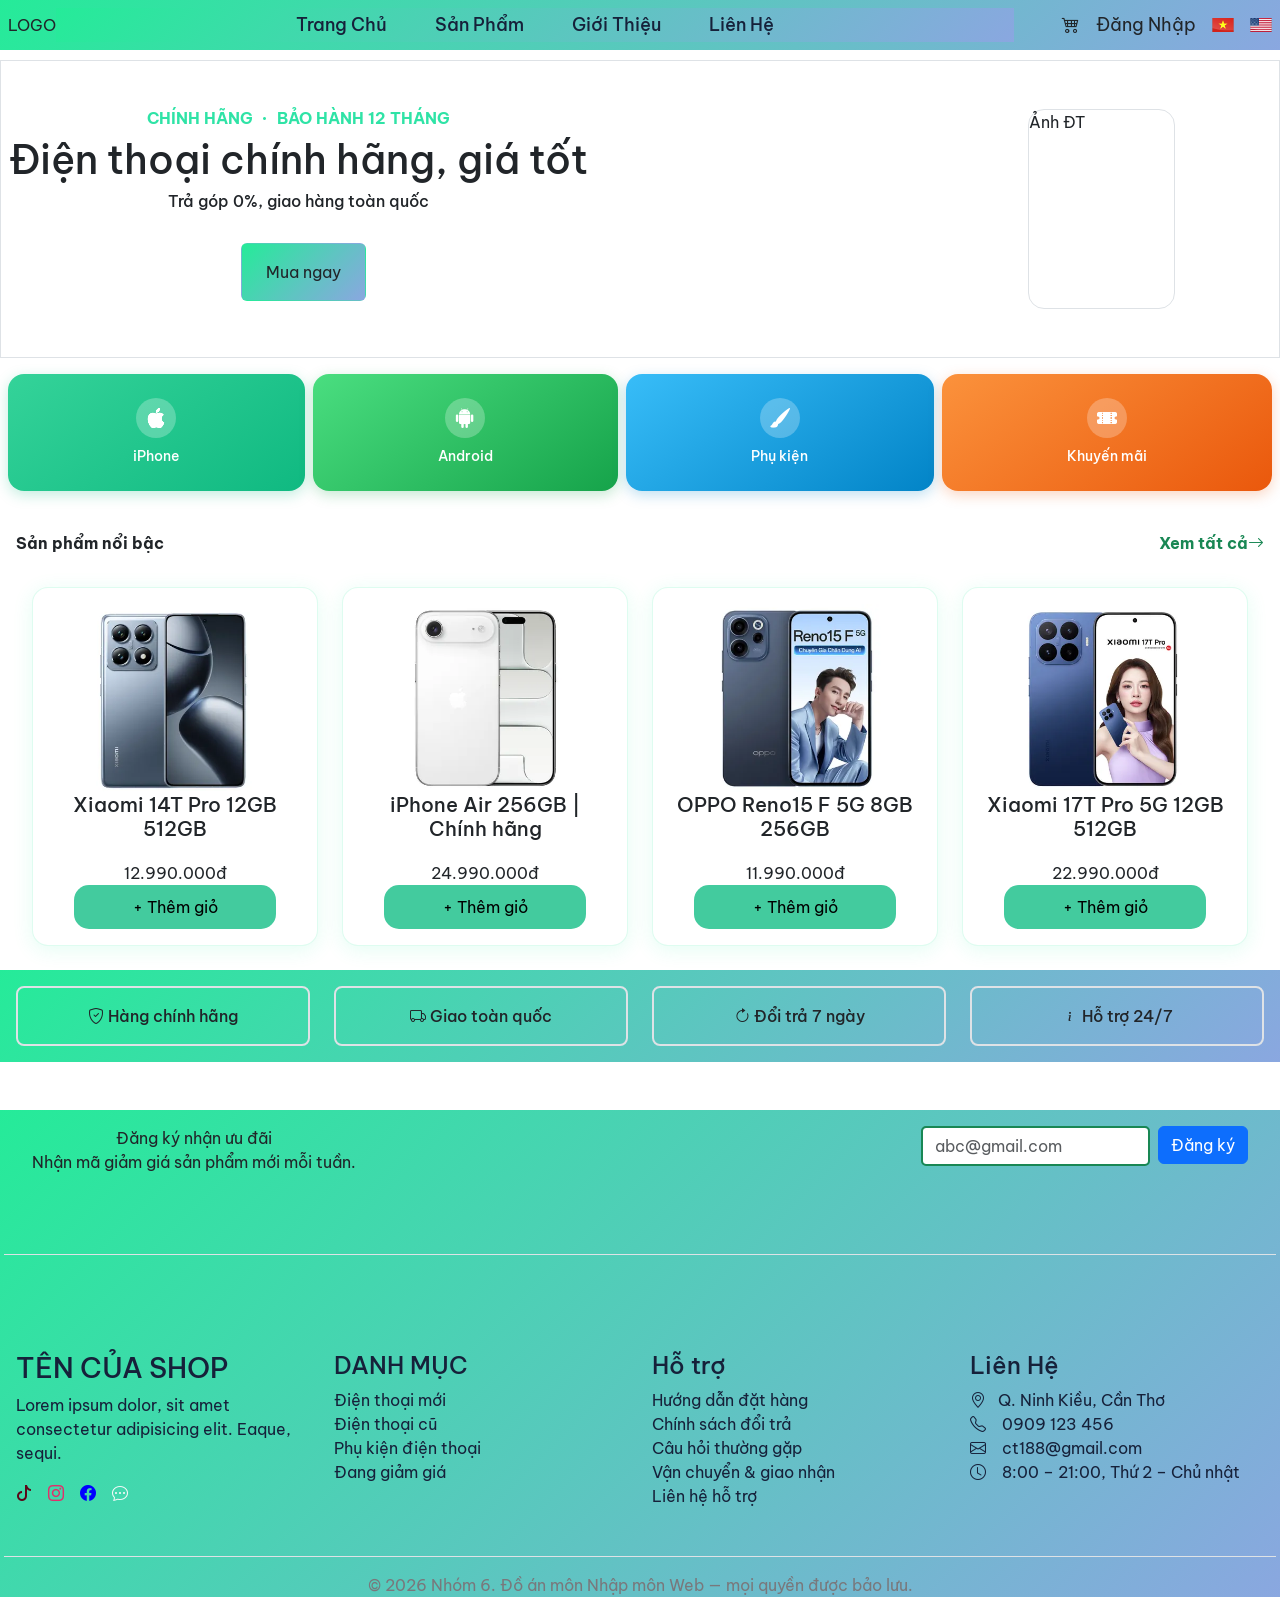
==== commit ac9bb818: "feat: multi language" ====
--- a/index.html
+++ b/index.html
@@ -16,26 +16,24 @@
        <script src="./lib/bootstrap-5.3.8-dist/js/bootstrap.min.js"></script>
 </head>
 <body class="bg-white">
- 
    <div class="wrapper">
      <header id="header" class="d-flex justify-content-between align-items-center bg-primary-app px-2 py-2"></header>
     <main id="main" class="">
-      <!-- Banner --> 
+      <!-- Banner -->
       <div id="banner" class="py-5 px-2 borde border d-md-flex gap-5 justify-content-center justify-content-lg-between align-items-stretch">
         <div class="banner_left position-relative">
           <h6 class="text-center text-primary-app ex-bold">
-          <span>CHÍNH HÃNG</span> 
+          <span data-lang="home.banner.tag1">CHÍNH HÃNG</span> 
           <span><i class="bi bi-dot"></i></span> 
-          <span>BẢO HÀNH 12 THÁNG</span> 
-
+          <span data-lang="home.banner.tag2">BẢO HÀNH 12 THÁNG</span> 
           </h6>
-          <h1 class="text-center">Điện thoại chính hãng, giá tốt</h1>
-          <h6 class="text-center">Trả góp 0%, giao hàng toàn quốc</h6>
-          <button class="btn bg-primary-app ms-40 mt-4 px-4 py-3"  tabindex="-1" class=" text-success ex-bold" onclick="{console.log(window.location.pathname = '/src/SanPham/sanpham.html')}" >Mua ngay</button>
+          <h1 class="text-center" data-lang="home.banner.title">Điện thoại chính hãng, giá tốt</h1>
+          <h6 class="text-center" data-lang="home.banner.subtitle">Trả góp 0%, giao hàng toàn quốc</h6>
+          <button class="btn bg-primary-app ms-40 mt-4 px-4 py-3"  tabindex="-1" class=" text-success ex-bold" onclick="{console.log(window.location.pathname = '/src/SanPham/sanpham.html')}" ><span data-lang="home.banner.buyNow"></span></button>
         </div>
         <div class="banner-right  d-none  me-5 flex-grow-1 h-100 bottom-0 d-lg-flex justify-content-end ">
           <div class="contain_img border w-25   me-5 h-500 rounded-4 ">
-            fsfs
+            Ảnh ĐT
           </div>
         </div>
       </div>
@@ -60,22 +58,22 @@
       <div class="category_icon d-flex justify-content-center align-items-center rounded-circle">
         <i class="bi bi-brush-fill fs-5"></i>
       </div>
-      <span class="small fw-medium">Phụ kiện</span>
+      <span class="small fw-medium" data-lang="home.category.accessory">Phụ kiện</span>
     </div>
 
     <div class="category_item flex-fill px-2 py-3 px-md-3 py-md-4 d-flex gap-2 flex-column justify-content-center align-items-center rounded-4 category-card card-promo">
       <div class="category_icon d-flex justify-content-center align-items-center rounded-circle">
         <i class="bi bi-ticket-perforated-fill fs-5"></i>
       </div>
-      <span class="small fw-medium">Khuyến mãi</span>
+      <span class="small fw-medium" data-lang="home.category.promo">Khuyến mãi</span>
     </div>
     </div>
 
     <!-- Product -->
      <div id="product" class="px-3 py-4">
         <div class="product_intro d-flex align-items-center justify-content-between mb-3">
-          <sapn class="ex-bold">Sản phẩm nổi bậc</sapn>
-          <span tabindex="-1" class=" text-success ex-bold" onclick="{console.log(window.location.pathname = '/src/SanPham/sanpham.html')}">Xem tất cả <i class="bi bi-arrow-right"></i></span>
+          <sapn class="ex-bold" data-lang="home.product.title">Sản phẩm nổi bậc</sapn>
+          <span tabindex="-1" class=" text-success ex-bold" onclick="{console.log(window.location.pathname = '/src/SanPham/sanpham.html')}"><span data-lang="home.product.viewAll"></span><i class="bi bi-arrow-right"></i></span>
         </div>
         <div id="container_products" class="px-3"></div>
         <!-- Toast -->
@@ -86,7 +84,6 @@
           <button type="button" class="btn-close" data-bs-dismiss="toast"></button>
         </div>
         <div class="toast-body" id="toastBody">
-        
         </div>
       </div>
           </div>
@@ -99,25 +96,25 @@
           <div class=" col-6 col-lg-3">
             <section class="text-center border border-2 p-3 rounded-3">
               <i class="bi bi-shield-check"></i>
-              Hàng chính hãng
+              <span data-lang="home.about.genuine"></span>
             </section>
           </div>
           <div class=" col-6 col-lg-3">
             <section class="text-center border-2 border p-3 rounded-3">
               <i class="bi bi-truck"></i>
-              Giao toàn quốc
+              <span data-lang="home.about.shipping"></span>
             </section>
           </div>
        <div class=" col-6 col-lg-3">
             <section class="text-center border border-2 p-3 rounded-3">
               <i class="bi bi-arrow-clockwise"></i>
-              Đổi trả 7 ngày
+              <span data-lang="home.about.return"></span>
             </section>
           </div>
         <div class=" col-6 col-lg-3">
             <section class="text-center border border-2 p-3 rounded-3">
               <i class="bi bi-info"></i>
-              Hỗ trợ 24/7
+              <span data-lang="home.about.support"></span>
             </section>
           </div>
         </div>
